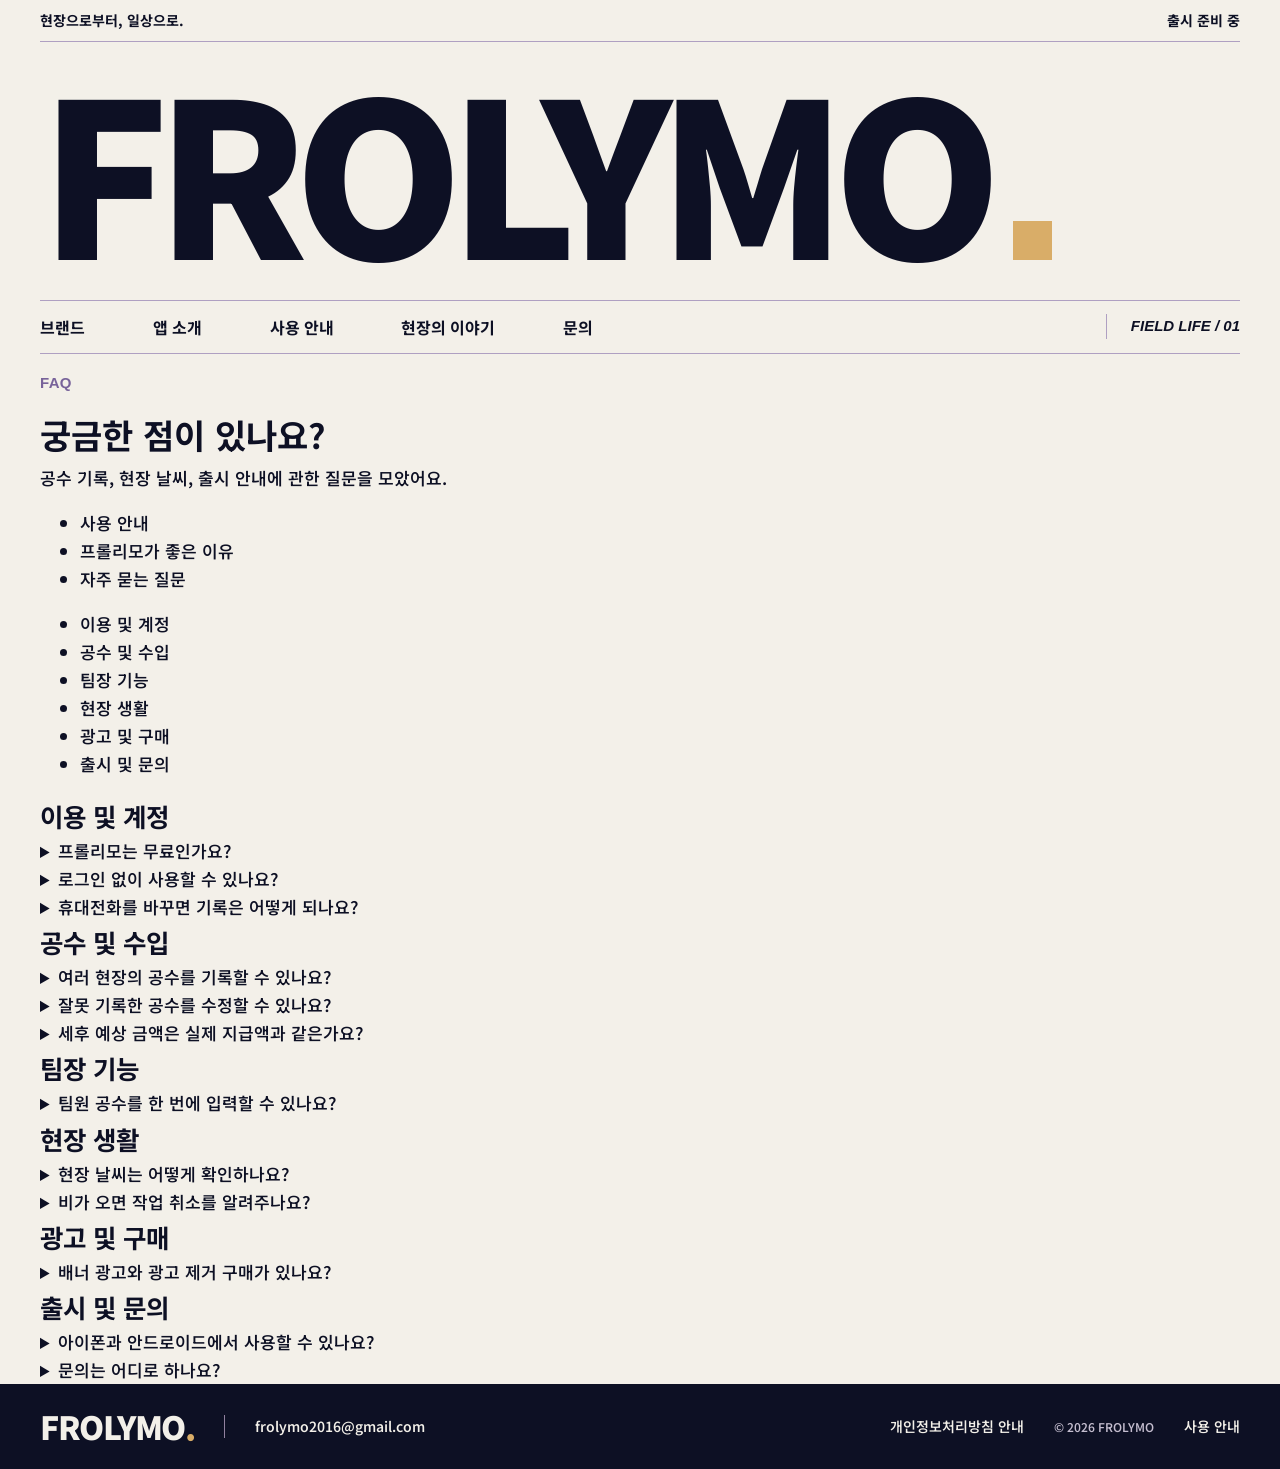
==== faq/index.html @ 44c89b81 "Stage approved frequently asked questions" ====
<!doctype html>
<html lang="ko">
<head>
  <meta charset="utf-8">
  <meta name="viewport" content="width=device-width, initial-scale=1">
  <meta name="theme-color" content="#f3f0e9">
  <title>프롤리모 자주 묻는 질문 | FROLYMO</title>
  <meta name="description" content="공수 기록과 일당 계산, 체험 모드, 광고와 구매, Android·iOS 출시 준비에 대해 자주 묻는 질문을 확인해 보세요.">
  <link rel="canonical" href="https://frolymo.com/faq/">
  <meta property="og:type" content="website">
  <meta property="og:locale" content="ko_KR">
  <meta property="og:site_name" content="FROLYMO">
  <meta property="og:title" content="프롤리모 자주 묻는 질문 | FROLYMO">
  <meta property="og:description" content="공수 기록과 일당 계산, 체험 모드, 광고와 구매, Android·iOS 출시 준비에 대해 자주 묻는 질문을 확인해 보세요.">
  <meta property="og:url" content="https://frolymo.com/faq/">
  <meta property="og:image" content="https://frolymo.com/assets/brand/social-preview.png">
  <meta property="og:image:width" content="1200">
  <meta property="og:image:height" content="630">
  <meta property="og:image:alt" content="프롤리모 현장라이프 브랜드 공유 이미지">
  <meta name="twitter:card" content="summary_large_image">
  <link rel="icon" href="../assets/brand/favicon.svg" type="image/svg+xml">
  <link rel="preload" href="../assets/fonts/NotoSansKR-Variable.woff2" as="font" type="font/woff2" crossorigin>
  <link rel="stylesheet" href="../css/styles.css?v=20261111-noto">
  <link rel="stylesheet" href="../css/editorial.css?v=20261121-editorial-1">
  <link rel="stylesheet" href="../css/guide.css">
  <link rel="stylesheet" href="../css/info.css">
  <script src="../js/config.js" defer></script>
  <script src="../js/main.js" defer></script>
</head>
<body class="editorial-page guide-page">
  <a class="skip-link" href="#main">본문으로 바로가기</a>
  <header class="mag-header mag-shell">
    <div class="mag-utility"><p>현장으로부터, 일상으로.</p><a href="../#launch" data-prelaunch-only>출시 준비 중</a></div>
    <a class="mag-masthead" href="../" aria-label="FROLYMO 프롤리모 현장라이프 홈"><span>FROLYMO</span><i aria-hidden="true"></i></a>
    <div class="mag-nav-row">
      <button class="mag-menu-toggle" data-menu-toggle aria-label="메뉴 열기 및 닫기" aria-controls="primary-navigation" aria-expanded="false" type="button"><span>메뉴</span><i aria-hidden="true"></i></button>
      <nav id="primary-navigation" class="mag-navigation" aria-label="주 메뉴"><a href="../#brand">브랜드</a><a href="../#service">앱 소개</a><a href="../guide/">사용 안내</a><a href="../#field-notes">현장의 이야기</a><a href="../#contact">문의</a></nav>
      <p class="mag-issue" lang="en">FIELD LIFE / 01</p>
    </div>
  </header>
  <main id="main" class="mag-shell">
    <div class="guide-intro">
      <p class="mag-eyebrow" lang="en">FAQ</p>
      <h1>궁금한 점이 있나요?</h1>
      <p>공수 기록, 현장 날씨, 출시 안내에 관한 질문을 모았어요.</p>
    </div>
    <nav class="guide-contents" aria-label="프롤리모 앱 안내">
      <ul>
        <li><a href="../guide/">사용 안내</a></li>
        <li><a href="../features/">프롤리모가 좋은 이유</a></li>
        <li><a href="./" aria-current="page">자주 묻는 질문</a></li>
      </ul>
    </nav>
    <nav class="guide-contents" aria-label="질문 분류">
      <ul>
        <li><a href="#account">이용 및 계정</a></li>
        <li><a href="#records">공수 및 수입</a></li>
        <li><a href="#team">팀장 기능</a></li>
        <li><a href="#field-life">현장 생활</a></li>
        <li><a href="#purchases">광고 및 구매</a></li>
        <li><a href="#release">출시 및 문의</a></li>
      </ul>
    </nav>
    <div class="info-faq">
      <section id="account" class="info-section" aria-labelledby="account-title">
        <h2 id="account-title">이용 및 계정</h2>
        <details>
          <summary>프롤리모는 무료인가요?</summary>
          <p>기본 공수 기록 기능은 무료로 이용할 수 있도록 준비하고 있어요.</p>
        </details>
        <details>
          <summary>로그인 없이 사용할 수 있나요?</summary>
          <p>체험 모드에서 로그인 없이 공수를 기록할 수 있어요. 기록은 현재 기기에 저장돼요. 앱을 삭제하거나 휴대전화를 바꾸면 사라질 수 있어요.</p>
        </details>
        <details>
          <summary>휴대전화를 바꾸면 기록은 어떻게 되나요?</summary>
          <p>체험 모드 기록은 기존 휴대전화에 저장돼요. 로그인 모드의 백업과 이전 방법은 출시 환경에서 확인한 뒤 안내할게요.</p>
        </details>
      </section>
      <section id="records" class="info-section" aria-labelledby="records-title">
        <h2 id="records-title">공수 및 수입</h2>
        <details>
          <summary>여러 현장의 공수를 기록할 수 있나요?</summary>
          <p>공수를 기록할 때 해당 현장을 선택해 주세요. 현장별로 기록을 모아 확인할 수 있어요.</p>
        </details>
        <details>
          <summary>잘못 기록한 공수를 수정할 수 있나요?</summary>
          <p>기록에서 해당 날짜를 고르고 수정할 기록을 열어 주세요.</p>
        </details>
        <details>
          <summary>세후 예상 금액은 실제 지급액과 같은가요?</summary>
          <p>입력하신 공수와 단가, 공제 설정을 반영한 예상 금액이에요. 실제 지급액과 다를 수 있어요.</p>
        </details>
      </section>
      <section id="team" class="info-section" aria-labelledby="team-title">
        <h2 id="team-title">팀장 기능</h2>
        <details>
          <summary>팀원 공수를 한 번에 입력할 수 있나요?</summary>
          <p>팀장님과 반장님을 위한 팀원 공수 일괄 입력과 팀별 월간 정산 기능을 준비하고 있어요.</p>
        </details>
      </section>
      <section id="field-life" class="info-section" aria-labelledby="field-life-title">
        <h2 id="field-life-title">현장 생활</h2>
        <details>
          <summary>현장 날씨는 어떻게 확인하나요?</summary>
          <p>홈의 날씨를 누르면 선택한 지역의 기온과 예보가 보여요. 상세 화면에서 지역을 바꿀 수 있어요.</p>
        </details>
        <details>
          <summary>비가 오면 작업 취소를 알려주나요?</summary>
          <p>날씨 화면에서는 지역의 예보를 확인할 수 있어요. 작업 진행 여부는 팀장님이나 현장 책임자에게 확인해 주세요.</p>
        </details>
      </section>
      <section id="purchases" class="info-section" aria-labelledby="purchases-title">
        <h2 id="purchases-title">광고 및 구매</h2>
        <details>
          <summary>배너 광고와 광고 제거 구매가 있나요?</summary>
          <p>현재 개발 버전에서는 배너 광고와 광고 제거 구매 기능을 꺼 두었어요. 정식 버전의 광고나 구매 정책이 정해지면 안내할게요.</p>
        </details>
      </section>
      <section id="release" class="info-section" aria-labelledby="release-title">
        <h2 id="release-title">출시 및 문의</h2>
        <details>
          <summary>아이폰과 안드로이드에서 사용할 수 있나요?</summary>
          <p>iOS와 Android 모두 준비 중이에요. 각 플랫폼의 출시 일정과 다운로드 링크는 확정 후 <a href="../#launch">홈의 출시 안내</a>에 올릴게요.</p>
        </details>
        <details>
          <summary>문의는 어디로 하나요?</summary>
          <p><a href="mailto:frolymo2016@gmail.com">frolymo2016@gmail.com</a>으로 보내 주세요.</p>
        </details>
      </section>
    </div>
  </main>
  <footer class="mag-footer"><div class="mag-shell mag-footer-inner"><a class="mag-footer-brand" href="../">FROLYMO<span aria-hidden="true">.</span></a><a href="mailto:frolymo2016@gmail.com">frolymo2016@gmail.com</a><a href="../privacy/">개인정보처리방침 안내</a><small>© 2026 FROLYMO</small><a href="../guide/">사용 안내</a></div></footer>
</body>
</html>
---- css/styles.css ----
@font-face{font-family:'Noto Sans KR';src:url('../assets/fonts/NotoSansKR-Variable.woff2') format('woff2');font-style:normal;font-weight:100 900;font-display:swap}
:root{color-scheme:dark;--bg:#101422;--panel:#191e32;--ink:#f4f2f8;--muted:#c0c3d5;--soft:#a0a7bf;--purple:#b8a5f0;--gold:#edba72;--line:rgba(205,204,231,.14);--radius:18px}
*{box-sizing:border-box}html{scroll-behavior:smooth;scroll-padding-top:100px}body{margin:0;background:var(--bg);color:var(--ink);font-family:'Noto Sans KR',-apple-system,BlinkMacSystemFont,'Apple SD Gothic Neo',sans-serif;word-break:keep-all;overflow-wrap:break-word;-webkit-font-smoothing:antialiased}a{color:inherit;text-decoration:none}button{font:inherit}img{display:block;max-width:100%}h1,h2,h3,p,figure{margin:0}a,button{-webkit-tap-highlight-color:transparent}a:focus-visible,button:focus-visible{outline:2px solid var(--gold);outline-offset:6px}::selection{color:#101422;background:#c9b8fc}[hidden]{display:none!important}.shell{width:min(1200px,calc(100% - 96px));margin-inline:auto}.section-anchor{scroll-margin-top:100px}.skip-link{position:fixed;z-index:100;left:20px;top:12px;padding:12px 20px;background:#fff;color:#101422;transform:translateY(-160%)}.skip-link:focus{transform:none}.site-header{position:sticky;z-index:20;top:0;background:rgba(16,20,34,.94);border-bottom:1px solid rgba(205,204,231,.07);backdrop-filter:blur(20px)}.header-inner{height:94px;display:flex;align-items:center;justify-content:space-between;gap:30px}.brand{display:flex;align-items:center;gap:13px;flex-shrink:0}.brand-symbol{width:74px;height:49px;display:grid;place-items:center;background:#fbfaf8;border-radius:7px}.brand-symbol img{width:62px;height:30px}.brand-word{font-family:'Noto Sans KR',-apple-system,BlinkMacSystemFont,'Apple SD Gothic Neo',sans-serif;font-size:23px;font-weight:800;letter-spacing:.065em;line-height:1.1}.brand-caption{display:block;font-family:'Noto Sans KR',-apple-system,BlinkMacSystemFont,'Apple SD Gothic Neo',sans-serif;font-size:15px;font-weight:500;letter-spacing:.03em;color:var(--muted);margin-top:7px}.primary-navigation{display:flex;align-items:center;gap:34px;font-size:15px;font-weight:550}.primary-navigation a{padding:12px 0;color:#c8cada;transition:color .18s}.primary-navigation a:hover{color:white}.primary-navigation a:last-child{margin-left:6px}.primary-navigation a span{color:var(--purple);margin-left:7px}.menu-toggle{display:none}.hero{position:relative;display:grid;grid-template-columns:1.18fr 1fr;column-gap:70px;padding-top:100px;min-height:810px;padding-bottom:100px}.hero:before{content:'';position:absolute;width:900px;height:800px;top:-180px;right:-220px;background:radial-gradient(ellipse,rgba(96,64,135,.21),transparent 65%);pointer-events:none;z-index:-1}.eyebrow,.section-index{font-family:'Noto Sans KR',-apple-system,BlinkMacSystemFont,'Apple SD Gothic Neo',sans-serif;font-size:15px;font-weight:600;letter-spacing:.14em;color:var(--purple)}.eyebrow{display:flex;align-items:center;gap:10px}.status-dot{display:inline-block;width:6px;height:6px;border-radius:50%;background:var(--gold);flex-shrink:0}.hero h1{margin-top:28px;font-size:clamp(46px,4.9vw,68px);line-height:1.27;letter-spacing:-.06em;font-weight:650}.hero h1 span{color:#c6b6f2}.hero-lead{margin-top:28px;font-size:19px;line-height:1.8;letter-spacing:-.025em;font-weight:500;color:#e0deea}.hero-description{margin-top:16px;font-size:15px;line-height:1.9;color:var(--muted);letter-spacing:-.02em}.hero-actions{display:flex;align-items:center;gap:28px;margin-top:34px}.button{display:inline-flex;justify-content:space-between;align-items:center;gap:35px;min-height:52px;padding:15px 22px;border-radius:7px;font-size:15px;font-weight:650;transition:background .2s,transform .2s}.button-primary{color:#161523;background:#e9e3f6}.button-primary:hover{background:white;transform:translateY(-2px)}.quiet-link{display:inline-flex;align-items:center;gap:22px;font-size:15px;color:#d3c9e8;padding:14px 0}.availability{display:flex;align-items:center;gap:10px;font-size:15px;color:var(--soft);margin-top:22px}.small-line{width:19px;height:1px;background:var(--soft)}.hero-visual{position:relative;align-self:center;padding-top:33px;min-width:0}.record-preview{position:relative;width:100%;max-width:380px;margin:auto;padding:25px 28px 14px;background:linear-gradient(136deg,#302e49 0%,#202a40 75%,#1c293a 100%);border:1px solid #56516e;border-radius:23px;box-shadow:0 25px 65px #080d1d80;transform:none}.preview-header{display:flex;justify-content:space-between;align-items:center;gap:12px}.preview-brand{font-family:'Noto Sans KR',-apple-system,BlinkMacSystemFont,'Apple SD Gothic Neo',sans-serif;font-size:15px;letter-spacing:.08em;font-weight:700}.preview-pill{font-size:15px;border:1px solid #a5a1bc55;padding:4px 8px;border-radius:20px;color:#d3cce7}.preview-month{display:flex;align-items:center;justify-content:space-between;font-size:15px;color:#d3cbe4;margin-top:29px}.preview-sun{font-size:24px;color:#edc37e}.preview-total{font-family:'Noto Sans KR',-apple-system,BlinkMacSystemFont,'Apple SD Gothic Neo',sans-serif;font-size:57px;font-weight:700;letter-spacing:-.05em;margin-top:11px}.preview-total>span{font-family:'Noto Sans KR',-apple-system,BlinkMacSystemFont,'Apple SD Gothic Neo',sans-serif;font-size:17px;font-weight:500;color:#d1c7e8;margin-left:4px;letter-spacing:-.04em}.preview-sub{color:#aaaec2;font-size:15px;margin-top:7px}.preview-divider{height:1px;background:#c8c2dc29;margin:23px 0 17px}.preview-income>span{display:block;font-size:15px;color:#c2c4d4}.preview-income small{font-size:15px;opacity:.8;margin-left:4px}.preview-income strong{display:block;color:#efc584;font-size:29px;font-weight:650;letter-spacing:-.04em;margin:8px 0 18px}.preview-income strong span{font-size:21px;margin-left:2px}.preview-record{display:flex;align-items:center;gap:12px;font-size:15px;border-top:1px solid #c8c2dc18;padding:13px 0;color:#c6cada}.preview-record>span:nth-child(2){flex:1;color:#e1e0ec}.preview-record small{font-size:15px;color:#aab2c8;display:block;margin-top:3px}.record-date{font-family:'Noto Sans KR',-apple-system,BlinkMacSystemFont,'Apple SD Gothic Neo',sans-serif;font-size:15px;border:1px solid #a0a5c030;border-radius:6px;padding:8px 6px;color:#aeb9d2}.hero-visual figcaption{position:relative;z-index:1;text-align:center;margin-top:24px;font-size:15px;color:#858da8;line-height:1.7;transform:translateX(12px)}.horizon{position:absolute;inset:-74px -55px 60px;overflow:hidden;pointer-events:none}.horizon-disc{position:absolute;top:0;left:50%;transform:translateX(-50%);width:360px;height:360px;border-radius:50%;border:1px solid #a795cf1c;background:radial-gradient(circle at 50% 92%,#a56c6e24,transparent 65%)}.horizon-disc:before{content:'';position:absolute;inset:27px;border:1px solid #a795cf14;border-radius:50%}.horizon-line{position:absolute;top:300px;left:0;width:100%;height:1px;background:linear-gradient(90deg,transparent,#a79bcf40,transparent)}.horizon-caption{position:absolute;right:15px;top:22px;writing-mode:vertical-rl;font-family:'Noto Sans KR',-apple-system,BlinkMacSystemFont,'Apple SD Gothic Neo',sans-serif;letter-spacing:.22em;font-size:15px;color:#8f86ad}.hero-bottom{position:absolute;left:0;bottom:33px;right:0;display:flex;justify-content:space-between;border-top:1px solid var(--line);padding-top:20px;color:#888da6;font-size:15px;letter-spacing:.08em}.hero-bottom span:first-child{font-family:'Noto Sans KR',-apple-system,BlinkMacSystemFont,'Apple SD Gothic Neo',sans-serif;letter-spacing:.14em}.hero-bottom span:last-child span{margin-left:12px}.brand-section{position:relative;background:linear-gradient(110deg,#18192e,#211b35 63%,#252039);border-block:1px solid #c2b6dd10;padding:92px 0 100px;overflow:hidden}.brand-layout{display:grid;grid-template-columns:200px 1fr;gap:36px;position:relative}.brand-layout>.section-index{padding-top:12px}.brand-statement h2{font-family:'Noto Sans KR',-apple-system,BlinkMacSystemFont,'Apple SD Gothic Neo',sans-serif;font-size:clamp(29px,3.5vw,46px);line-height:1.35;letter-spacing:-.035em;font-weight:500}.brand-statement h2 span{color:var(--purple)}.korean-slogan{font-size:17px;letter-spacing:-.02em;color:#d4cce2;margin-top:18px}.brand-story{display:grid;grid-template-columns:1fr 1.2fr;gap:34px;margin-top:38px;color:#b4aec6;font-size:15px;line-height:2}.brand-square{position:absolute;right:0;top:14px;width:9px;height:9px;background:#ecb264}.service-section{padding-top:100px;padding-bottom:90px}.section-heading{display:grid;grid-template-columns:200px 1fr;gap:36px}.section-heading>.section-index{padding-top:12px}.section-heading h2,.contact-content h2{font-size:34px;letter-spacing:-.045em;line-height:1.5;font-weight:550}.section-heading>div>p{margin-top:18px;font-size:15px;color:var(--muted);line-height:1.8}.service-list{margin-top:54px;border-top:1px solid var(--line)}.service-row{display:grid;grid-template-columns:54px 1fr 240px;align-items:center;gap:26px;padding:36px 0;border-bottom:1px solid var(--line)}.service-number{color:#75688d;font-family:'Noto Sans KR',-apple-system,BlinkMacSystemFont,'Apple SD Gothic Neo',sans-serif;font-size:15px;align-self:start;padding-top:6px}.service-row h3{font-size:23px;font-weight:550;letter-spacing:-.04em}.service-row>div>p{font-size:15px;line-height:1.9;color:var(--muted);margin-top:12px}.feature-art{background:linear-gradient(120deg,#1b2132,#1b2234);border:1px solid #a8a4ce13;border-radius:11px;min-height:121px;padding:17px 21px;position:relative;font-size:15px;color:#a6acc0}.units-art strong{display:block;font-family:'Noto Sans KR',-apple-system,BlinkMacSystemFont,'Apple SD Gothic Neo',sans-serif;font-weight:600;font-size:27px;color:#d6c4ec;margin-top:8px;line-height:1}.units-art small{font-family:'Noto Sans KR',-apple-system,BlinkMacSystemFont,'Apple SD Gothic Neo',sans-serif;font-size:15px;margin-left:6px;font-weight:500}.units-art>div{display:flex;gap:4px;position:absolute;right:18px;bottom:19px}.units-art i{width:14px;height:19px;border-radius:2px;background:#9e765b}.units-art i:nth-child(3n){background:#d1b18b}.units-art i:nth-child(n+5){background:#373b4d}.field-art{padding-block:12px}.field-art>div{display:flex;justify-content:space-between;padding:7px 0;border-bottom:1px solid #ffffff09}.field-art>div:last-child{border:0}.field-art b{font-size:15px;color:#bd9add}.field-art>div:last-child b{font-size:15px;color:var(--gold)}.mini-chart{display:flex;align-items:end;gap:9px;height:39px;margin:12px 0 8px}.mini-chart i{width:15px;background:#8d75ac;border-radius:2px 2px 0 0;height:45%}.mini-chart i:nth-child(2){height:65%;background:#b6a0c7}.mini-chart i:nth-child(3){height:55%}.mini-chart i:nth-child(4){height:82%;background:#ccb7c5}.mini-chart i:nth-child(5){height:70%}.mini-chart i:nth-child(6){height:95%;background:#e2ba87}.mini-chart i:nth-child(7){height:75%;background:#bc99bf}.chart-caption{color:#7f879e;font-size:15px}.service-note{font-size:15px;color:#8d93aa;margin-top:22px;line-height:1.8}.launch-section{border-block:1px solid var(--line);background:linear-gradient(120deg,#211e35,#1c2033);padding:72px 0}.launch-inner{display:grid;grid-template-columns:1fr 370px;align-items:center;gap:70px}.launch-inner h2{font-size:31px;font-weight:550;letter-spacing:-.04em;line-height:1.5;margin-top:20px}.launch-inner>div>p:last-child{color:#bbb7cd;font-size:15px;line-height:1.9;margin-top:16px}.download-area{display:grid;gap:10px}.store-link{min-height:60px;padding:17px 19px;border:1px solid #b4afcf3b;display:flex;align-items:center;justify-content:space-between;gap:12px;border-radius:8px;font-family:'Noto Sans KR',-apple-system,BlinkMacSystemFont,'Apple SD Gothic Neo',sans-serif;font-size:15px;font-weight:550;color:#cbc8d8;background:#12182940}.store-link small{font-family:'Noto Sans KR',-apple-system,BlinkMacSystemFont,'Apple SD Gothic Neo',sans-serif;font-size:15px;font-weight:500;color:#aaa5bd}.store-link.is-available{color:#f1e9fc;background:#343047;font-size:15px}.store-link.is-available:hover{border-color:var(--purple)}.download-area>p{font-size:15px!important;color:#9d99b2!important;margin-top:3px!important;line-height:1.6!important}.contact-section{padding-top:93px;padding-bottom:90px}.contact-content{display:grid;grid-template-columns:1fr 370px;gap:70px;margin-top:27px}.contact-content h2{font-size:32px}.contact-detail>p{font-size:15px;color:var(--muted);line-height:1.9}.contact-status{display:inline-flex;align-items:center;gap:9px;font-size:15px;color:#d1c2e7;margin-top:21px}.text-link{display:inline-block;max-width:100%;font-size:18px;border-bottom:1px solid #beacd477;padding:14px 0;color:#d2bef4;overflow-wrap:anywhere;word-break:normal}.contact-detail .contact-footnote{font-size:15px;color:#8189a0;margin-top:15px;line-height:1.8}.site-footer{border-top:1px solid var(--line);padding:32px 0}.footer-inner{display:flex;justify-content:space-between;align-items:center;gap:32px}.footer-brand{font-family:'Noto Sans KR',-apple-system,BlinkMacSystemFont,'Apple SD Gothic Neo',sans-serif;font-size:18px;letter-spacing:.08em;font-weight:700}.footer-brand span{display:block;font-size:15px;letter-spacing:.025em;font-weight:600;color:#8d94aa;margin-top:10px}.footer-meta{display:flex;gap:28px;font-size:15px;color:#9b9fb2}.footer-meta a:hover{color:white}.mobile-only{display:none}
/* Policy and error pages share the same restrained brand system. */
.document-shell{width:min(820px,calc(100% - 48px));margin:70px auto 100px}.document-back{font-size:15px;color:var(--purple)}.document-shell>.eyebrow{margin-top:46px}.document-shell h1{font-size:38px;font-weight:600;letter-spacing:-.05em;line-height:1.4;margin-top:20px}.document-intro{font-size:16px;line-height:1.9;color:#c7c4d6;margin-top:20px}.document-notice{padding:24px;margin-top:30px;border:1px solid #b4a0d84d;border-radius:12px;background:#242035;color:#d5c7e7;line-height:1.9;font-size:15px}.document-section{margin-top:38px;border-top:1px solid var(--line);padding-top:28px}.document-section h2{font-size:20px;font-weight:550;line-height:1.6;letter-spacing:-.025em}.document-section p,.document-section li{font-size:15px;line-height:1.95;color:#b5b8c9;margin-top:14px}.document-section a{color:var(--purple);text-decoration:underline;text-underline-offset:4px}.document-section ul{padding-left:20px}.document-section li+li{margin-top:4px}.document-updated{font-size:15px;color:#8d94aa;margin-top:28px}
@media(min-width:1500px){.hero{min-height:850px;padding-top:120px}}
@media(max-width:1050px){.shell{width:calc(100% - 64px)}.hero{column-gap:35px;padding-top:85px;min-height:780px}.hero h1{font-size:53px}.record-preview{padding:23px 23px 12px}.primary-navigation{gap:24px}.brand-layout,.section-heading{grid-template-columns:140px 1fr;gap:24px}.brand-story{gap:22px}.launch-inner,.contact-content{grid-template-columns:1fr 320px;gap:35px}.service-row{grid-template-columns:35px 1fr 210px;gap:18px}.hero-visual figcaption{transform:none}}
@media(max-width:760px){html{scroll-padding-top:85px}.section-anchor{scroll-margin-top:85px}.shell{width:calc(100% - 44px)}.header-inner{height:78px}.brand-symbol{width:58px;height:41px}.brand-symbol img{width:49px;height:auto}.brand-word{font-size:20px}.brand-caption{font-size:15px;margin-top:5px}.menu-toggle{display:flex;flex-direction:column;justify-content:center;align-items:center;gap:6px;min-width:44px;min-height:44px;background:transparent;border:1px solid #b3afd533;border-radius:6px;padding:9px;color:white}.menu-toggle span{width:17px;height:1px;background:#e7e1f5;transition:transform .2s}.menu-toggle[aria-expanded=true] span:first-child{transform:translateY(3.5px) rotate(45deg)}.menu-toggle[aria-expanded=true] span:last-child{transform:translateY(-3.5px) rotate(-45deg)}.primary-navigation{display:none;position:absolute;top:77px;left:0;right:0;padding:16px 24px 20px;background:#171c2d;border-bottom:1px solid #b5a1d933;box-shadow:0 20px 30px #090d1c44}.primary-navigation[data-open=true]{display:grid;gap:0}.primary-navigation a{padding:15px 4px}.primary-navigation a:last-child{margin-left:0}.hero{grid-template-columns:1fr;padding-top:58px;padding-bottom:77px;gap:22px;overflow:clip;min-height:0}.hero:before{width:650px;right:-300px;top:200px;height:900px}.hero h1{font-size:clamp(40px,8.3vw,59px);margin-top:24px;letter-spacing:-.06em}.hero-lead{font-size:17px;margin-top:23px}.hero-description{font-size:15px;margin-top:14px}.hero-actions{margin-top:28px;gap:27px}.button{font-size:15px;padding:15px 19px;gap:24px;min-height:50px}.quiet-link{font-size:15px;gap:15px}.availability{margin-top:18px;font-size:15px}.hero-visual{padding:58px 15px 0;margin-top:18px;max-width:450px;width:100%;justify-self:center}.record-preview{max-width:335px;transform:none;padding:22px 25px 11px}.preview-month{margin-top:22px}.preview-total{font-size:52px}.preview-income strong{font-size:28px}.preview-divider{margin-top:20px}.preview-record{padding:11px 0}.horizon{inset:-10px -10px 35px}.horizon-disc{width:315px;height:315px}.horizon-caption{top:12px;right:1px;font-size:15px}.hero-visual figcaption{font-size:15px;margin-top:22px}.hero-bottom{font-size:15px;bottom:20px;padding-top:16px}.hero-bottom span:first-child{font-size:15px;letter-spacing:.05em}.hero-bottom span:last-child{font-size:15px}.brand-section{padding:57px 0 60px}.brand-layout,.section-heading{grid-template-columns:1fr;gap:24px}.brand-layout>.section-index,.section-heading>.section-index{padding-top:0}.section-index,.eyebrow{font-size:15px}.brand-statement h2{font-size:clamp(25px,5.8vw,37px)}.korean-slogan{font-size:15px;line-height:1.8;margin-top:15px}.brand-story{grid-template-columns:1fr;gap:18px;margin-top:26px;font-size:15px;line-height:1.95}.brand-square{top:3px;width:7px;height:7px}.service-section{padding-top:61px;padding-bottom:57px}.section-heading h2{font-size:28px}.section-heading>div>p{font-size:15px;margin-top:17px}.service-list{margin-top:34px}.service-row{grid-template-columns:24px 1fr;gap:13px;padding:28px 0}.service-number{font-size:15px;padding-top:5px}.service-row h3{font-size:20px}.service-row>div>p{font-size:15px;margin-top:10px;line-height:1.9}.feature-art{grid-column:2;max-width:none;min-height:110px;margin-top:7px}.units-art>div{right:23px;bottom:25px}.units-art strong{font-size:30px}.field-art{display:flex;flex-direction:column;justify-content:center}.income-art{display:grid;grid-template-columns:1fr 1fr;align-items:center;gap:4px 12px}.income-art .mini-chart{grid-row:1/3;grid-column:2;height:53px;margin:0;gap:10px}.income-art .chart-caption{align-self:start}.service-note{font-size:15px;line-height:1.9}.launch-section{padding:53px 0}.launch-inner,.contact-content{grid-template-columns:1fr;gap:29px}.launch-inner h2{font-size:27px;margin-top:19px;line-height:1.5}.launch-inner>div>p:last-child{font-size:15px}.download-area{gap:9px}.store-link{min-height:57px;font-size:15px}.download-area>p{font-size:15px!important}.contact-section{padding-top:56px;padding-bottom:58px}.contact-content{margin-top:23px}.contact-content h2{font-size:27px}.contact-status{margin-top:17px}.contact-detail .contact-footnote{max-width:310px}.footer-inner{align-items:start;gap:24px;flex-direction:column}.site-footer{padding:29px 0}.footer-brand{font-size:17px}.footer-brand span{font-size:15px}.footer-meta{justify-content:space-between;width:100%;font-size:15px;gap:16px}.document-shell{margin-top:39px}.document-shell h1{font-size:30px}.document-intro{font-size:15px}.document-notice{padding:19px;font-size:15px}.document-section h2{font-size:18px}.document-section p,.document-section li{font-size:15px}.mobile-only{display:block}}
.hero{overflow:clip}
@media(prefers-reduced-motion:reduce){html{scroll-behavior:auto}*,*:before,*:after{animation:none!important;transition:none!important}}


/* Noto Sans KR: readable, consistent typography on desktop and mobile. */
body{font-size:17px;font-weight:500;line-height:1.75}
.brand-word,.footer-brand{font-weight:800}
.brand-caption{font-size:15px;font-weight:500;letter-spacing:0}
.primary-navigation{font-size:16px;font-weight:600}
.hero h1{font-weight:750;letter-spacing:-.035em}
.hero-description,.brand-story,.section-heading>div>p,.service-row>div>p,.launch-inner>div>p:last-child,.contact-detail>p{font-size:17px;font-weight:500;line-height:1.85}
.hero-lead{font-size:20px;font-weight:500}
.brand-statement h2{font-weight:600;letter-spacing:-.025em}
.section-heading h2,.contact-content h2,.launch-inner h2,.service-row h3,.document-section h2{font-weight:700}
.record-preview{transform:none;max-width:410px;padding:28px 28px 18px}
.preview-month{font-size:18px;font-weight:650;color:#f2eefb;line-height:1.6}
.preview-sub{font-size:16px;font-weight:500;color:#e4e7f2;line-height:1.7}
.preview-income>span{font-size:18px;font-weight:650;color:#f2f1f8}
.preview-income small{font-size:16px;font-weight:500;opacity:1;color:#e0e3f0}
.preview-record{font-size:16px;font-weight:500;color:#eef0f8;gap:10px;line-height:1.6}
.preview-record small{font-size:15px;font-weight:500;color:#d8dff1}
.record-date{font-size:15px;color:#e1e7f5}
.preview-pill{font-size:15px;font-weight:500;color:#eee9f8}
.hero-visual figcaption,.service-note,.contact-detail .contact-footnote,.document-updated{font-size:15px;color:#bac2d9;font-weight:500;line-height:1.8}
.feature-art{font-size:15px;color:#c0c7da}
.chart-caption,.service-number,.footer-meta,.footer-brand span,.hero-bottom{color:#b3bdd4}
.document-intro,.document-notice,.document-section p,.document-section li{font-size:17px;line-height:1.9}
@media(max-width:1050px) and (min-width:761px){.hero{column-gap:28px}.record-preview{padding:24px 22px 16px}.primary-navigation{gap:20px}}
@media(max-width:760px){body{font-size:16px}.header-inner{gap:12px}.brand{gap:10px}.brand-caption{font-size:14px}.hero-lead{font-size:18px}.hero-description,.brand-story,.section-heading>div>p,.service-row>div>p,.launch-inner>div>p:last-child,.contact-detail>p{font-size:16px}.record-preview{max-width:100%;padding:23px 20px 16px}.preview-month,.preview-income>span{font-size:17px}.preview-record{font-size:15px;gap:8px}.preview-record small,.record-date{font-size:14px}.record-date{padding:7px 5px}.hero-actions{gap:16px;flex-wrap:wrap}.hero-actions .button{white-space:nowrap;padding-inline:18px;min-height:50px;font-size:15px;gap:14px}.hero-actions .quiet-link{white-space:nowrap}.document-intro,.document-notice,.document-section p,.document-section li{font-size:16px}}

@media(max-width:760px){.service-row{grid-template-columns:24px minmax(0,1fr)}.service-row>div{min-width:0}.income-art{grid-template-columns:minmax(0,1fr) minmax(0,1fr)}}
---- css/editorial.css ----
/* Approved editorial direction. Homepage-only rules; document pages keep styles.css. */
.editorial-page{--paper:#f3f0e9;--navy:#0d1024;--violet:#8c77b4;--warm-gold:#d9ad68;--rule:#afa0c2;background:var(--paper);color:var(--navy);color-scheme:light;font-weight:550;line-height:1.65}
.editorial-page .mag-shell{width:min(1440px,calc(100% - 80px));margin-inline:auto}
.editorial-page :focus-visible{outline:3px solid #725197;outline-offset:5px}
.mag-utility{display:flex;align-items:center;justify-content:space-between;gap:20px;border-bottom:1px solid var(--rule);min-height:42px;font-size:14px;font-weight:700}
.mag-utility a{padding-block:9px}
.mag-masthead{display:flex;align-items:baseline;gap:2.1%;font-size:clamp(80px,16.8vw,265px);font-weight:950;letter-spacing:-.065em;line-height:1.16;padding-bottom:8px;min-width:0}
.mag-masthead>span{display:block;min-width:0;overflow-wrap:anywhere}
.mag-masthead>i{display:block;flex:none;width:.18em;height:.18em;background:var(--warm-gold)}
.mag-nav-row{position:relative;display:flex;align-items:center;justify-content:space-between;gap:24px;min-height:54px;border-block:1px solid var(--rule);margin-bottom:18px}
.mag-navigation{display:flex;align-items:center;gap:clamp(28px,5.3vw,88px);font-size:16px;font-weight:700}
.mag-navigation a{padding-block:13px}
.mag-navigation a:hover,.mag-utility a:hover{color:#755695}
.mag-issue{font-family:Arial,sans-serif;font-size:15px;font-style:italic;font-weight:700;border-left:1px solid var(--rule);padding-left:24px;white-space:nowrap}
.mag-menu-toggle{display:none}
.mag-hero{display:grid;grid-template-columns:38% 62%;background:var(--navy);color:var(--paper)}
.mag-hero-copy{padding:clamp(30px,3.4vw,56px);display:flex;flex-direction:column;align-items:flex-start;justify-content:center;min-width:0}
.mag-hero-english{display:block;font:400 clamp(72px,7.7vw,120px)/.89 Georgia,'Times New Roman',serif;letter-spacing:-.065em}
.mag-hero-korean{display:block;font-size:clamp(21px,2vw,30px);font-weight:750;letter-spacing:-.05em;line-height:1.4;margin-top:35px}
.mag-gold-rule{display:none}
.mag-hero-english:after{content:'';display:block;width:34px;height:5px;background:var(--warm-gold);margin-top:25px}
.mag-hero-description{font-size:clamp(17px,1.55vw,21px);font-weight:550;line-height:1.8;margin-top:16px;color:#efedf4}
.mag-button{display:inline-flex;align-items:center;justify-content:space-between;gap:28px;border:1px solid var(--warm-gold);padding:13px 21px;min-height:52px;color:#e6c084;font-size:17px;font-weight:700;margin-top:28px;transition:background .18s,color .18s}
.mag-button:hover{background:#e6c084;color:var(--navy)}
.mag-hero-photo{position:relative;min-width:0;min-height:640px;overflow:hidden}
.mag-hero-photo:after{content:'';position:absolute;inset:65% 0 0;background:linear-gradient(transparent,#0d10247a);pointer-events:none}
.mag-hero-photo>img{width:100%;height:100%;object-fit:cover;object-position:50% 45%;position:absolute;inset:0}
.mag-hero-photo figcaption{position:absolute;z-index:1;bottom:25px;right:27px;left:27px;text-align:right;color:#fff;font:italic 19px/1.5 Georgia,'Times New Roman',serif;text-shadow:0 1px 6px #0d1024}
.mag-app-spread{display:grid;grid-template-columns:minmax(0,1.25fr) minmax(0,.8fr);gap:clamp(50px,7vw,110px);padding-top:62px;padding-bottom:55px}
.mag-app-story{min-width:0}
.mag-eyebrow{font-family:Arial,sans-serif;font-size:15px;font-weight:750;line-height:1.5;color:#78639a;letter-spacing:.02em;margin-bottom:13px}
.mag-brand-intro{padding-bottom:35px;border-bottom:1px solid var(--rule)}
.mag-brand-intro h2{font-size:clamp(27px,3vw,43px);font-weight:800;letter-spacing:-.055em;line-height:1.35}
.mag-slogan{font:italic clamp(17px,1.6vw,23px)/1.6 Georgia,'Times New Roman',serif;margin-top:10px}
.mag-brand-description{font-size:17px;font-weight:550;line-height:1.85;margin-top:18px;color:#444353}
.mag-service-intro{padding-top:29px}
.mag-editorial-heading{font:400 clamp(60px,6.6vw,99px)/.88 Georgia,'Times New Roman',serif;letter-spacing:-.07em}
.mag-section-subtitle{font-size:clamp(19px,2vw,26px);font-weight:750;letter-spacing:-.035em;line-height:1.55;margin-top:19px}
.mag-development-label{display:inline-block;margin-top:21px;padding:3px 10px;font-size:14px;font-weight:700;background:#e2d8ee;color:#362945;border-radius:2px}
.mag-features{margin-top:18px}
.mag-feature{display:grid;grid-template-columns:40px minmax(0,1.35fr) minmax(0,1fr);gap:16px;align-items:center;min-height:94px;padding:16px 0;border-bottom:1px solid var(--rule)}
.mag-feature:last-child{border-bottom:0}
.mag-feature-number{font:italic 37px/1 Georgia,'Times New Roman',serif;color:#8b72ae;white-space:nowrap;letter-spacing:-.06em}
.mag-feature-title{min-width:0}
.mag-feature-title h3{font-size:25px;font-weight:800;letter-spacing:-.045em;line-height:1.35}
.mag-feature-title>p{font-size:14px;line-height:1.7;font-weight:550;color:#5b5368;margin-top:5px}
.mag-feature-tagline{font-size:16px;font-weight:650;line-height:1.65;border-left:1px solid var(--rule);padding-left:20px}
.mag-tablet-break{display:none}
.mag-app-preview{align-self:center;justify-self:center;width:min(100%,365px);min-width:0}
.mag-phone-frame{background:#11151b;border:3px solid #63656b;border-radius:39px;padding:8px;box-shadow:0 3px 0 #bab9b4,0 18px 35px #1b142a23}
.mag-phone-frame img{width:100%;height:auto;border-radius:27px;aspect-ratio:1080/2640;object-fit:contain;color:#f3f0e9}
.mag-app-preview figcaption{font-size:14px;font-weight:550;color:#5b5368;text-align:center;line-height:1.8;margin-top:18px}
.mag-field-notes{padding-top:34px;padding-bottom:43px;border-top:1px solid var(--rule)}
.mag-notes-heading{display:flex;align-items:end;justify-content:space-between;gap:30px;margin-bottom:26px}
.mag-notes-heading h2{font-size:clamp(52px,6vw,85px);line-height:.95;min-width:0}
.mag-notes-heading>p{font-size:16px;line-height:1.75;color:#4a4355;text-align:right}
.mag-notes-grid{display:grid;grid-template-columns:1fr 1.2fr;gap:24px}
.mag-notes-grid figure{min-width:0}
.mag-notes-grid img{width:100%;height:295px;object-fit:cover}
.mag-notes-grid figcaption{display:flex;align-items:baseline;justify-content:space-between;gap:15px;margin-top:12px;font-size:21px;font-weight:750;letter-spacing:-.035em}
.mag-note-category{font:600 12px/1.5 Arial,sans-serif;letter-spacing:.08em;color:#70647f}
.mag-image-note{font-size:13px;font-weight:500;color:#655d70;margin-top:17px}
.mag-launch{background:var(--navy);color:var(--paper);padding:42px 0}
.mag-launch-inner{display:grid;grid-template-columns:1fr .72fr;gap:60px;align-items:center}
.mag-launch .mag-eyebrow{color:#c5b0e3;margin-bottom:13px}
.mag-launch h2{font-size:clamp(23px,2.8vw,34px);font-weight:750;letter-spacing:-.045em;line-height:1.5}
.mag-launch h2+p{font-size:16px;font-weight:500;color:#d8d5e2;line-height:1.85;margin-top:13px}
.mag-download-area{display:grid;gap:10px}
.mag-download-area .store-link{border:1px solid #b7a0d35c;background:transparent;color:#f5f0e8;display:flex;align-items:center;justify-content:space-between;gap:20px;border-radius:0;min-height:60px;padding:14px 22px;font-size:19px;font-weight:650}
.mag-download-area .store-link small{font-size:14px;font-weight:550;color:#d4c8e5}
.mag-download-area .store-link.is-available:hover{background:#27233c}
.mag-contact{display:flex;justify-content:space-between;align-items:end;gap:40px;padding-block:47px}
.mag-contact h2{font-size:clamp(24px,2.7vw,35px);font-weight:750;letter-spacing:-.045em;line-height:1.5}
.mag-contact-detail p{font-size:15px;color:#5b5368;margin-bottom:11px}
.editorial-page .mag-contact-detail .text-link{font-size:clamp(17px,2vw,24px);font-weight:650;color:var(--navy);border-bottom:1px solid #8c77b4;padding-bottom:5px;overflow-wrap:anywhere}
.mag-footer{background:var(--navy);color:var(--paper);padding-block:25px}
.mag-footer-inner{display:flex;align-items:center;gap:30px;font-size:14px;font-weight:550}
.mag-footer-brand{font-size:32px;font-weight:900;letter-spacing:-.045em;line-height:1.1}
.mag-footer-brand span{color:var(--warm-gold)}
.mag-footer-inner>a:nth-child(2){border-left:1px solid #91819f;padding-left:30px}
.mag-footer-inner>a:nth-child(3){margin-left:auto}
.mag-footer-inner small{font-size:12px;color:#c4bdcf}
@media(min-width:1600px){.mag-masthead{font-size:275px}}
@media(max-width:1100px) and (min-width:761px){.editorial-page .mag-shell{width:calc(100% - 48px)}.mag-masthead{font-size:17vw}.mag-hero{grid-template-columns:42% 58%}.mag-hero-copy{padding:30px}.mag-hero-photo{min-height:570px}.mag-hero-english{font-size:8.5vw}.mag-hero-korean{font-size:23px}.mag-hero-photo figcaption{font-size:15px}.mag-app-spread{gap:38px;grid-template-columns:minmax(0,1.2fr) minmax(0,.8fr)}.mag-feature{grid-template-columns:29px minmax(0,1fr);gap:14px}.mag-feature-number{grid-row:1/3;font-size:31px}.mag-feature-tagline{grid-column:2;border:0;padding:0;font-size:15px;margin-top:-8px}.mag-feature-title>p{font-size:14px}.mag-notes-grid img{height:235px}.mag-notes-grid figcaption{font-size:17px}.mag-note-category{display:none}.mag-notes-heading>p{font-size:14px}.mag-launch-inner{gap:30px}.mag-footer-inner{gap:20px}.mag-footer-inner>a:nth-child(2){padding-left:20px}}
@media(max-width:760px){
 .editorial-page .mag-shell{width:calc(100% - 36px)}
 .mag-utility{min-height:39px;font-size:12px;gap:10px}
 .mag-masthead{font-size:16.5vw;letter-spacing:-.065em;gap:2.2%;padding-block:6px 10px;line-height:1.16}
 .mag-nav-row{min-height:48px;margin-bottom:13px;gap:15px}
 .mag-menu-toggle{display:inline-flex;align-items:center;gap:14px;border:0;background:none;padding:12px 0;font-size:15px;font-weight:750;color:var(--navy);cursor:pointer;min-height:47px}
 .mag-menu-toggle i{position:relative;display:block;width:18px;height:8px;border-block:1.5px solid var(--navy)}
 .mag-menu-toggle[aria-expanded=true] i{height:2px;border-top:0;transform:rotate(-45deg)}
 .mag-menu-toggle[aria-expanded=true] i:after{position:absolute;content:'';width:18px;height:1.5px;background:var(--navy);transform:rotate(90deg)}
 .mag-navigation{display:none;position:absolute;z-index:30;left:0;right:0;top:100%;background:var(--paper);border-bottom:1px solid var(--rule);padding:7px 18px 13px;box-shadow:0 14px 18px #0d10241a}
 .mag-navigation[data-open=true]{display:grid;gap:0}
 .mag-navigation a{display:block;padding:14px 0;font-size:16px}
 .mag-issue{font-size:12px;padding-left:15px}
 .mag-hero{grid-template-columns:1fr}
 .mag-hero-copy{padding:33px 27px 35px;position:relative}
 .mag-hero-english{font-size:clamp(66px,17vw,106px);line-height:.88;letter-spacing:-.06em}
 .mag-gold-rule{width:25px;height:4px;margin-bottom:18px}
 .mag-hero-korean{font-size:23px;line-height:1.5;margin-top:24px;letter-spacing:-.045em}
 .mag-hero-description{font-size:17px;line-height:1.8;margin-top:11px}
 .mag-button{font-size:16px;min-height:50px;padding:12px 18px;margin-top:22px;gap:25px}
 .mag-hero-photo{min-height:0;aspect-ratio:1.1/1}
 .mag-hero-photo>img{object-position:50% 40%}
 .mag-hero-photo figcaption{bottom:17px;left:18px;right:18px;font-size:13px;line-height:1.5}
 .mag-app-spread{grid-template-columns:1fr;gap:30px;padding-top:38px;padding-bottom:36px}
 .mag-eyebrow{font-size:13px;margin-bottom:11px}
 .mag-brand-intro{padding-bottom:25px}
 .mag-brand-intro h2{font-size:clamp(25px,6.8vw,37px);line-height:1.4}
 .mag-slogan{font-size:17px;line-height:1.7;margin-top:11px}
 .mag-brand-description{font-size:16px;line-height:1.85;margin-top:16px}
 .mag-service-intro{padding-top:25px}
 .mag-editorial-heading{font-size:clamp(60px,16.2vw,92px);line-height:.9;letter-spacing:-.065em}
 .mag-section-subtitle{font-size:20px;margin-top:17px}
 .mag-development-label{font-size:13px;margin-top:17px}
 .mag-features{margin-top:14px}
 .mag-feature{grid-template-columns:29px minmax(0,1fr);gap:8px 14px;min-height:110px;padding:17px 0}
 .mag-feature-number{grid-row:1/3;font-size:32px}
 .mag-feature-title h3{font-size:23px}
 .mag-feature-title>p{font-size:14px;line-height:1.65;margin-top:4px}
 .mag-feature-tagline{grid-column:2;font-size:16px;border:0;padding:0;margin-top:-1px}
 .mag-app-preview{width:min(86%,330px);margin-top:0}
 .mag-phone-frame{border-radius:34px;padding:6px}
 .mag-phone-frame img{border-radius:24px}
 .mag-app-preview figcaption{font-size:13px;line-height:1.8;margin-top:16px}
 .mag-field-notes{padding-block:27px 32px}
 .mag-notes-heading{display:block;margin-bottom:23px}
 .mag-notes-heading h2{font-size:clamp(39px,10.5vw,69px)}
 .mag-notes-heading>p{font-size:15px;text-align:left;margin-top:18px;line-height:1.8}
 .mag-notes-grid{grid-template-columns:1fr;gap:25px}
 .mag-notes-grid img{height:auto;aspect-ratio:1.6/1}
 .mag-notes-grid figcaption{font-size:19px;gap:10px}
 .mag-note-category{font-size:11px;white-space:nowrap}
 .mag-image-note{font-size:12px;margin-top:21px}
 .mag-launch{padding-block:34px}
 .mag-launch-inner{grid-template-columns:1fr;gap:25px}
 .mag-launch h2{font-size:25px;line-height:1.5}
 .mag-launch h2+p{font-size:15px;line-height:1.85}
 .mag-download-area .store-link{min-height:58px;padding:13px 17px;font-size:18px}
 .mag-download-area .store-link small{font-size:13px}
 .mag-contact{display:block;padding-block:34px}
 .mag-contact h2{font-size:27px}
 .mag-contact-detail{margin-top:24px}
 .mag-contact-detail p{font-size:14px}
 .editorial-page .mag-contact-detail .text-link{font-size:20px}
 .mag-footer{padding-block:25px}
 .mag-footer-inner{display:grid;grid-template-columns:1fr 1fr;gap:18px 12px;font-size:13px}
 .mag-footer-brand{grid-column:1/-1;font-size:32px}
 .mag-footer-inner>a:nth-child(2){grid-column:1/-1;border:0;padding:0;font-size:14px}
 .mag-footer-inner>a:nth-child(3){margin:0;font-size:12px}
 .mag-footer-inner small{text-align:right;font-size:11px}
}
@media(max-width:360px){.mag-hero-copy{padding-inline:23px}.mag-hero-korean{font-size:21px}.mag-hero-english{font-size:18vw}.mag-brand-description br{display:none}.mag-note-category{display:none}.mag-contact-detail p{font-size:13px}}
@media(prefers-reduced-motion:reduce){.mag-button{transition:none}}
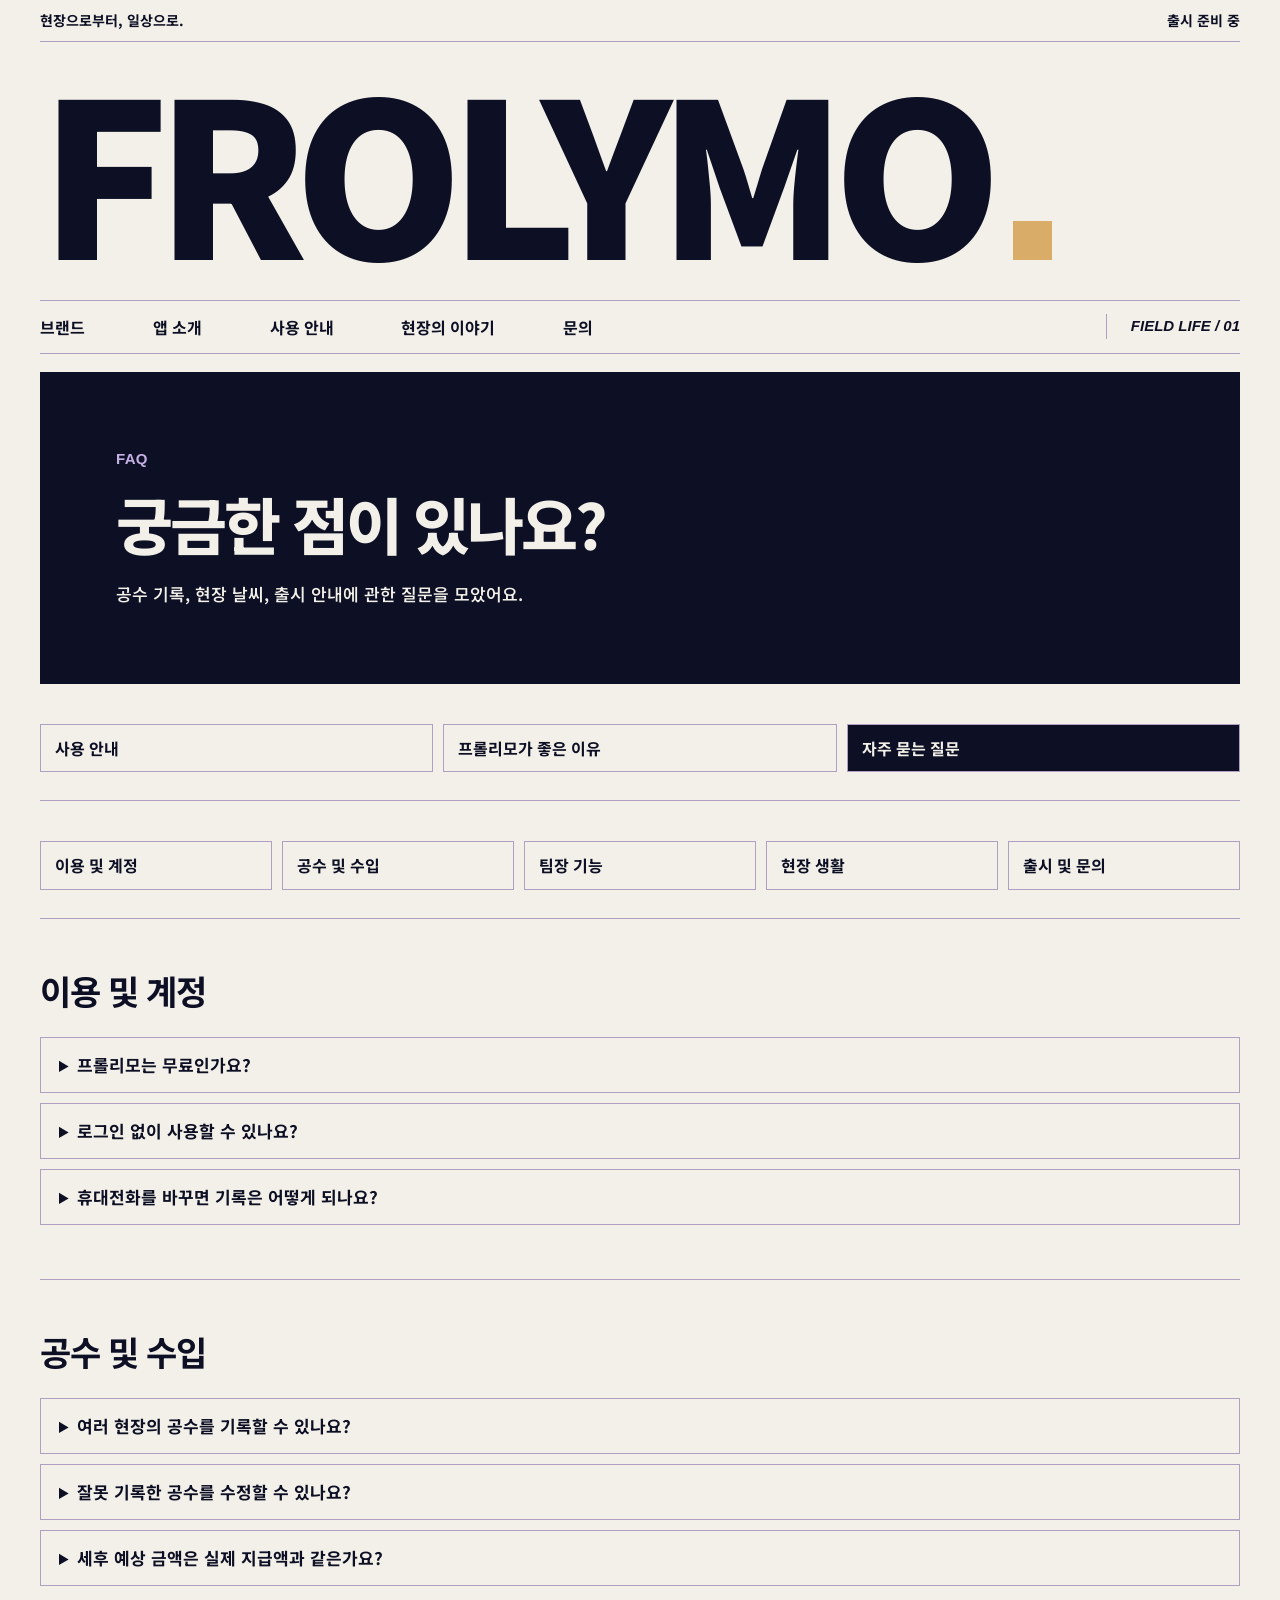
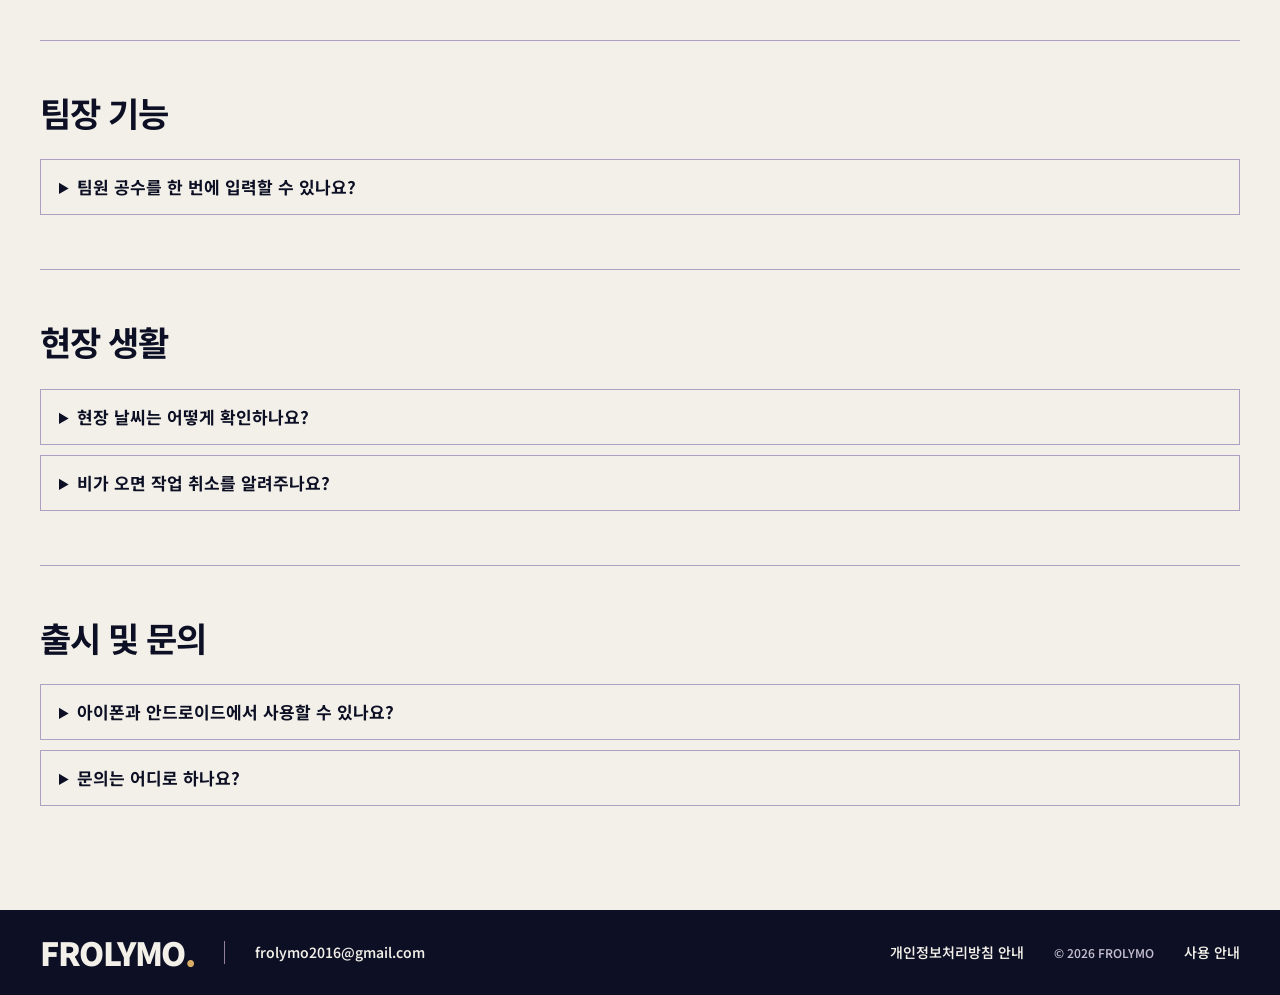
==== commit 7e8cb7f4: "Remove advertising information from FAQ" ====
--- a/faq/index.html
+++ b/faq/index.html
@@ -5,13 +5,13 @@
   <meta name="viewport" content="width=device-width, initial-scale=1">
   <meta name="theme-color" content="#f3f0e9">
   <title>프롤리모 자주 묻는 질문 | FROLYMO</title>
-  <meta name="description" content="공수 기록과 일당 계산, 체험 모드, 광고와 구매, Android·iOS 출시 준비에 대해 자주 묻는 질문을 확인해 보세요.">
+  <meta name="description" content="공수 기록과 일당 계산, 체험 모드, Android·iOS 출시 준비에 대해 자주 묻는 질문을 확인해 보세요.">
   <link rel="canonical" href="https://frolymo.com/faq/">
   <meta property="og:type" content="website">
   <meta property="og:locale" content="ko_KR">
   <meta property="og:site_name" content="FROLYMO">
   <meta property="og:title" content="프롤리모 자주 묻는 질문 | FROLYMO">
-  <meta property="og:description" content="공수 기록과 일당 계산, 체험 모드, 광고와 구매, Android·iOS 출시 준비에 대해 자주 묻는 질문을 확인해 보세요.">
+  <meta property="og:description" content="공수 기록과 일당 계산, 체험 모드, Android·iOS 출시 준비에 대해 자주 묻는 질문을 확인해 보세요.">
   <meta property="og:url" content="https://frolymo.com/faq/">
   <meta property="og:image" content="https://frolymo.com/assets/brand/social-preview.png">
   <meta property="og:image:width" content="1200">
@@ -57,7 +57,6 @@
         <li><a href="#records">공수 및 수입</a></li>
         <li><a href="#team">팀장 기능</a></li>
         <li><a href="#field-life">현장 생활</a></li>
-        <li><a href="#purchases">광고 및 구매</a></li>
         <li><a href="#release">출시 및 문의</a></li>
       </ul>
     </nav>
@@ -110,13 +109,6 @@
           <p>날씨 화면에서는 지역의 예보를 확인할 수 있어요. 작업 진행 여부는 팀장님이나 현장 책임자에게 확인해 주세요.</p>
         </details>
       </section>
-      <section id="purchases" class="info-section" aria-labelledby="purchases-title">
-        <h2 id="purchases-title">광고 및 구매</h2>
-        <details>
-          <summary>배너 광고와 광고 제거 구매가 있나요?</summary>
-          <p>현재 개발 버전에서는 배너 광고와 광고 제거 구매 기능을 꺼 두었어요. 정식 버전의 광고나 구매 정책이 정해지면 안내할게요.</p>
-        </details>
-      </section>
       <section id="release" class="info-section" aria-labelledby="release-title">
         <h2 id="release-title">출시 및 문의</h2>
         <details>
--- a/css/editorial.css
+++ b/css/editorial.css
@@ -33,10 +33,15 @@
 .mag-brand-intro h2{font-size:clamp(27px,3vw,43px);font-weight:800;letter-spacing:-.055em;line-height:1.35}
 .mag-slogan{font:italic clamp(17px,1.6vw,23px)/1.6 Georgia,'Times New Roman',serif;margin-top:10px}
 .mag-brand-description{font-size:17px;font-weight:550;line-height:1.85;margin-top:18px;color:#444353}
+.mag-brand-identity{display:grid;row-gap:10px;justify-items:start;margin-top:28px}
+.mag-brand-identity h3{font-size:clamp(19px,2vw,24px);font-weight:800;letter-spacing:-.035em}
+.mag-brand-mark{display:block;width:clamp(80px,12vw,150px);height:auto}
+.mag-brand-logo-story{color:#444353;font-size:16px;line-height:1.8;word-break:keep-all}
+.mag-brand-logo-story p+p{margin-top:10px}
 .mag-service-intro{padding-top:29px}
 .mag-editorial-heading{font:400 clamp(60px,6.6vw,99px)/.88 Georgia,'Times New Roman',serif;letter-spacing:-.07em}
 .mag-section-subtitle{font-size:clamp(19px,2vw,26px);font-weight:750;letter-spacing:-.035em;line-height:1.55;margin-top:19px}
-.mag-development-label{display:inline-block;margin-top:21px;padding:3px 10px;font-size:14px;font-weight:700;background:#e2d8ee;color:#362945;border-radius:2px}
+.mag-development-label{display:inline-flex;align-items:center;justify-content:center;text-align:center;vertical-align:middle;min-height:30px;line-height:1.4;margin-top:21px;padding:3px 10px;font-size:14px;font-weight:700;background:#e2d8ee;color:#362945;border-radius:2px}
 .mag-features{margin-top:18px}
 .mag-feature{display:grid;grid-template-columns:40px minmax(0,1.35fr) minmax(0,1fr);gap:16px;align-items:center;min-height:94px;padding:16px 0;border-bottom:1px solid var(--rule)}
 .mag-feature:last-child{border-bottom:0}
@@ -47,6 +52,12 @@
 .mag-feature-tagline{font-size:16px;font-weight:650;line-height:1.65;border-left:1px solid var(--rule);padding-left:20px}
 .mag-tablet-break{display:none}
 .mag-app-preview{align-self:center;justify-self:center;width:min(100%,365px);min-width:0}
+.mag-app-preview h2{font-size:clamp(21px,2.4vw,28px);line-height:1.4;letter-spacing:-.035em}
+.mag-preview-options{display:grid;grid-template-columns:repeat(2,minmax(0,1fr));gap:8px;margin-block:12px 14px}
+.mag-preview-options[hidden]{display:none}
+.mag-preview-options button{min-height:48px;padding:8px 6px;border:1px solid #8c77b4;border-radius:6px;background:transparent;color:#392852;font:inherit;font-size:15px;font-weight:750;cursor:pointer}
+.mag-preview-options button[aria-pressed="true"]{background:#523b72;color:#fff;border-color:#523b72}
+.mag-preview-enlarge{display:block;border-radius:inherit}
 .mag-phone-frame{background:#11151b;border:3px solid #63656b;border-radius:39px;padding:8px;box-shadow:0 3px 0 #bab9b4,0 18px 35px #1b142a23}
 .mag-phone-frame img{width:100%;height:auto;border-radius:27px;aspect-ratio:1080/2640;object-fit:contain;color:#f3f0e9}
 .mag-app-preview figcaption{font-size:14px;font-weight:550;color:#5b5368;text-align:center;line-height:1.8;margin-top:18px}
@@ -59,7 +70,6 @@
 .mag-notes-grid img{width:100%;height:295px;object-fit:cover}
 .mag-notes-grid figcaption{display:flex;align-items:baseline;justify-content:space-between;gap:15px;margin-top:12px;font-size:21px;font-weight:750;letter-spacing:-.035em}
 .mag-note-category{font:600 12px/1.5 Arial,sans-serif;letter-spacing:.08em;color:#70647f}
-.mag-image-note{font-size:13px;font-weight:500;color:#655d70;margin-top:17px}
 .mag-launch{background:var(--navy);color:var(--paper);padding:42px 0}
 .mag-launch-inner{display:grid;grid-template-columns:1fr .72fr;gap:60px;align-items:center}
 .mag-launch .mag-eyebrow{color:#c5b0e3;margin-bottom:13px}
@@ -73,6 +83,9 @@
 .mag-contact h2{font-size:clamp(24px,2.7vw,35px);font-weight:750;letter-spacing:-.045em;line-height:1.5}
 .mag-contact-detail p{font-size:15px;color:#5b5368;margin-bottom:11px}
 .editorial-page .mag-contact-detail .text-link{font-size:clamp(17px,2vw,24px);font-weight:650;color:var(--navy);border-bottom:1px solid #8c77b4;padding-bottom:5px;overflow-wrap:anywhere}
+.mag-guide-button{display:inline-flex;align-items:center;justify-content:space-between;gap:24px;min-height:54px;min-width:min(100%,244px);padding:12px 20px;margin-top:16px;border-radius:6px;background:#523b72;color:#fff;font-size:17px;font-weight:750}
+.mag-guide-button:hover,.mag-guide-button:focus-visible{background:#402959;color:#fff}
+.mag-guide-button span[aria-hidden]{font-size:21px;line-height:1}
 .mag-footer{background:var(--navy);color:var(--paper);padding-block:25px}
 .mag-footer-inner{display:flex;align-items:center;gap:30px;font-size:14px;font-weight:550}
 .mag-footer-brand{font-size:32px;font-weight:900;letter-spacing:-.045em;line-height:1.1}
@@ -111,10 +124,13 @@
  .mag-brand-intro h2{font-size:clamp(25px,6.8vw,37px);line-height:1.4}
  .mag-slogan{font-size:17px;line-height:1.7;margin-top:11px}
  .mag-brand-description{font-size:16px;line-height:1.85;margin-top:16px}
+ .mag-brand-identity{margin-top:22px}
+ .mag-brand-mark{width:80px}
  .mag-service-intro{padding-top:25px}
  .mag-editorial-heading{font-size:clamp(60px,16.2vw,92px);line-height:.9;letter-spacing:-.065em}
  .mag-section-subtitle{font-size:20px;margin-top:17px}
  .mag-development-label{font-size:13px;margin-top:17px}
+ .mag-guide-button{display:flex;width:100%}
  .mag-features{margin-top:14px}
  .mag-feature{grid-template-columns:29px minmax(0,1fr);gap:8px 14px;min-height:110px;padding:17px 0}
  .mag-feature-number{grid-row:1/3;font-size:32px}
@@ -133,7 +149,6 @@
  .mag-notes-grid img{height:auto;aspect-ratio:1.6/1}
  .mag-notes-grid figcaption{font-size:19px;gap:10px}
  .mag-note-category{font-size:11px;white-space:nowrap}
- .mag-image-note{font-size:12px;margin-top:21px}
  .mag-launch{padding-block:34px}
  .mag-launch-inner{grid-template-columns:1fr;gap:25px}
  .mag-launch h2{font-size:25px;line-height:1.5}
--- a/css/guide.css
+++ b/css/guide.css
@@ -0,0 +1,163 @@
+.guide-page .guide-intro {
+  background: var(--navy);
+  color: var(--paper);
+  padding: clamp(28px, 6vw, 76px);
+}
+
+.guide-page .guide-intro .mag-eyebrow {
+  color: #c5b0e3;
+}
+
+.guide-page .guide-intro h1 {
+  font-size: clamp(29px, 5vw, 62px);
+  font-weight: 800;
+  letter-spacing: -.05em;
+  line-height: 1.3;
+}
+
+.guide-page .guide-intro > p:not(.mag-eyebrow) {
+  max-width: 38em;
+  margin-top: 16px;
+}
+
+.guide-page .guide-intro .mag-development-label {
+  color: var(--warm-gold);
+  background: transparent;
+  border: 1px solid currentColor;
+}
+
+.guide-page .guide-contents {
+  padding-block: 28px;
+  border-bottom: 1px solid var(--rule);
+}
+
+.guide-page .guide-contents ul {
+  display: grid;
+  grid-template-columns: repeat(auto-fit, minmax(min(100%, 172px), 1fr));
+  gap: 10px;
+  list-style: none;
+  margin: 12px 0 0;
+  padding: 0;
+}
+
+.guide-page .guide-contents a {
+  display: flex;
+  align-items: center;
+  min-height: 48px;
+  padding: 10px 14px;
+  border: 1px solid var(--rule);
+  font-size: 16px;
+  font-weight: 700;
+}
+
+.guide-page .guide-contents a:hover,
+.guide-page .guide-contents a:focus-visible,
+.guide-page .guide-contents a[aria-current="page"] {
+  background: var(--navy);
+  color: var(--paper);
+}
+
+.guide-page .guide-sections {
+  margin-bottom: clamp(32px, 6vw, 70px);
+}
+
+.guide-page .guide-section {
+  display: grid;
+  grid-template-columns: minmax(0, 1fr) minmax(190px, 250px);
+  align-items: start;
+  gap: 24px 40px;
+  padding-block: clamp(24px, 4vw, 44px);
+  border-bottom: 1px solid var(--rule);
+  scroll-margin-top: 20px;
+}
+
+.guide-page .guide-section h2,
+.guide-page .guide-contents h2 {
+  font-size: clamp(22px, 3vw, 34px);
+  font-weight: 750;
+  letter-spacing: -.04em;
+}
+
+.guide-page .guide-section h3 {
+  margin-top: 20px;
+  font-size: 18px;
+}
+
+.guide-page .guide-section h2 ~ p,
+.guide-page .guide-section h3 ~ p {
+  margin-top: 10px;
+}
+
+.guide-page .guide-note {
+  color: #5b5368;
+}
+
+.guide-page .guide-placeholder {
+  display: grid;
+  place-items: center;
+  min-height: 72px;
+  border: 1px dashed var(--rule);
+  padding: 12px 18px;
+  color: #5b5368;
+  font-weight: 700;
+}
+
+.guide-page .guide-preview {
+  width: min(100%, 242px);
+}
+
+.guide-page .guide-preview img {
+  display: block;
+  width: 100%;
+  height: auto;
+  aspect-ratio: auto 840 / 1860;
+}
+
+.guide-page .guide-preview a {
+  display: block;
+}
+
+.guide-page .guide-media details {
+  margin-top: 12px;
+  border: 1px solid var(--rule);
+  padding-inline: 12px;
+}
+
+.guide-page .guide-media summary {
+  min-height: 44px;
+  padding-block: 9px;
+  font-weight: 700;
+  cursor: pointer;
+}
+
+.guide-page .guide-media details .guide-preview {
+  margin-bottom: 12px;
+}
+
+.guide-page .guide-statistics-gallery {
+  grid-column: 1 / -1;
+  display: flex;
+  flex-wrap: wrap;
+  gap: 24px;
+}
+
+.guide-page .guide-feature-preview {
+  margin-top: 20px;
+}
+
+.guide-page .guide-preview figcaption {
+  margin-top: 10px;
+  color: #5b5368;
+  font-size: 14px;
+}
+
+@media (max-width: 600px) {
+  .guide-page .guide-section {
+    grid-template-columns: minmax(0, 1fr);
+    gap: 16px;
+  }
+
+  .guide-page .guide-contents ul {
+    grid-template-columns: repeat(2, minmax(0, 1fr));
+  }
+}
--- a/css/info.css
+++ b/css/info.css
@@ -0,0 +1,96 @@
+.guide-page .info-section {
+  padding-block: clamp(24px, 4vw, 44px);
+  border-bottom: 1px solid var(--rule);
+}
+
+.guide-page .info-section:last-child {
+  border-bottom: 0;
+}
+
+.guide-page .info-section h2 {
+  font-size: clamp(22px, 3vw, 34px);
+  letter-spacing: -.04em;
+  margin-bottom: 18px;
+}
+
+.guide-page .info-grid {
+  display: grid;
+  grid-template-columns: repeat(3, minmax(0, 1fr));
+  gap: 14px;
+  margin: 0;
+}
+
+.guide-page .info-card {
+  border: 1px solid var(--rule);
+  padding: clamp(16px, 3vw, 26px);
+}
+
+.guide-page .info-card h3,
+.guide-page .info-card dt {
+  font-size: 20px;
+  font-weight: 750;
+  letter-spacing: -.03em;
+}
+
+.guide-page .info-card p,
+.guide-page .info-card dd {
+  margin: 10px 0 0;
+}
+
+.guide-page .info-card a,
+.guide-page .info-faq p a {
+  color: #5c427b;
+  font-weight: 700;
+  text-decoration: underline;
+  text-underline-offset: .2em;
+  overflow-wrap: anywhere;
+}
+
+.guide-page .info-card a {
+  display: inline-flex;
+  align-items: center;
+  gap: 6px;
+  min-height: 44px;
+  margin-top: 8px;
+}
+
+.guide-page .info-faq {
+  margin-bottom: clamp(24px, 5vw, 50px);
+}
+
+.guide-page .info-faq .info-section {
+  scroll-margin-top: 14px;
+}
+
+.guide-page .info-faq details {
+  border: 1px solid var(--rule);
+  margin-bottom: 10px;
+}
+
+.guide-page .info-faq details[open] {
+  background: #ece5f0;
+}
+
+.guide-page .info-faq summary {
+  padding: 13px 18px;
+  min-height: 48px;
+  cursor: pointer;
+  font-size: 17px;
+  font-weight: 700;
+}
+
+.guide-page .info-faq details > p {
+  padding: 0 18px 15px;
+}
+
+@media (max-width: 900px) {
+  .guide-page .info-grid {
+    grid-template-columns: repeat(2, minmax(0, 1fr));
+  }
+}
+
+@media (max-width: 600px) {
+  .guide-page .info-grid {
+    grid-template-columns: minmax(0, 1fr);
+  }
+}
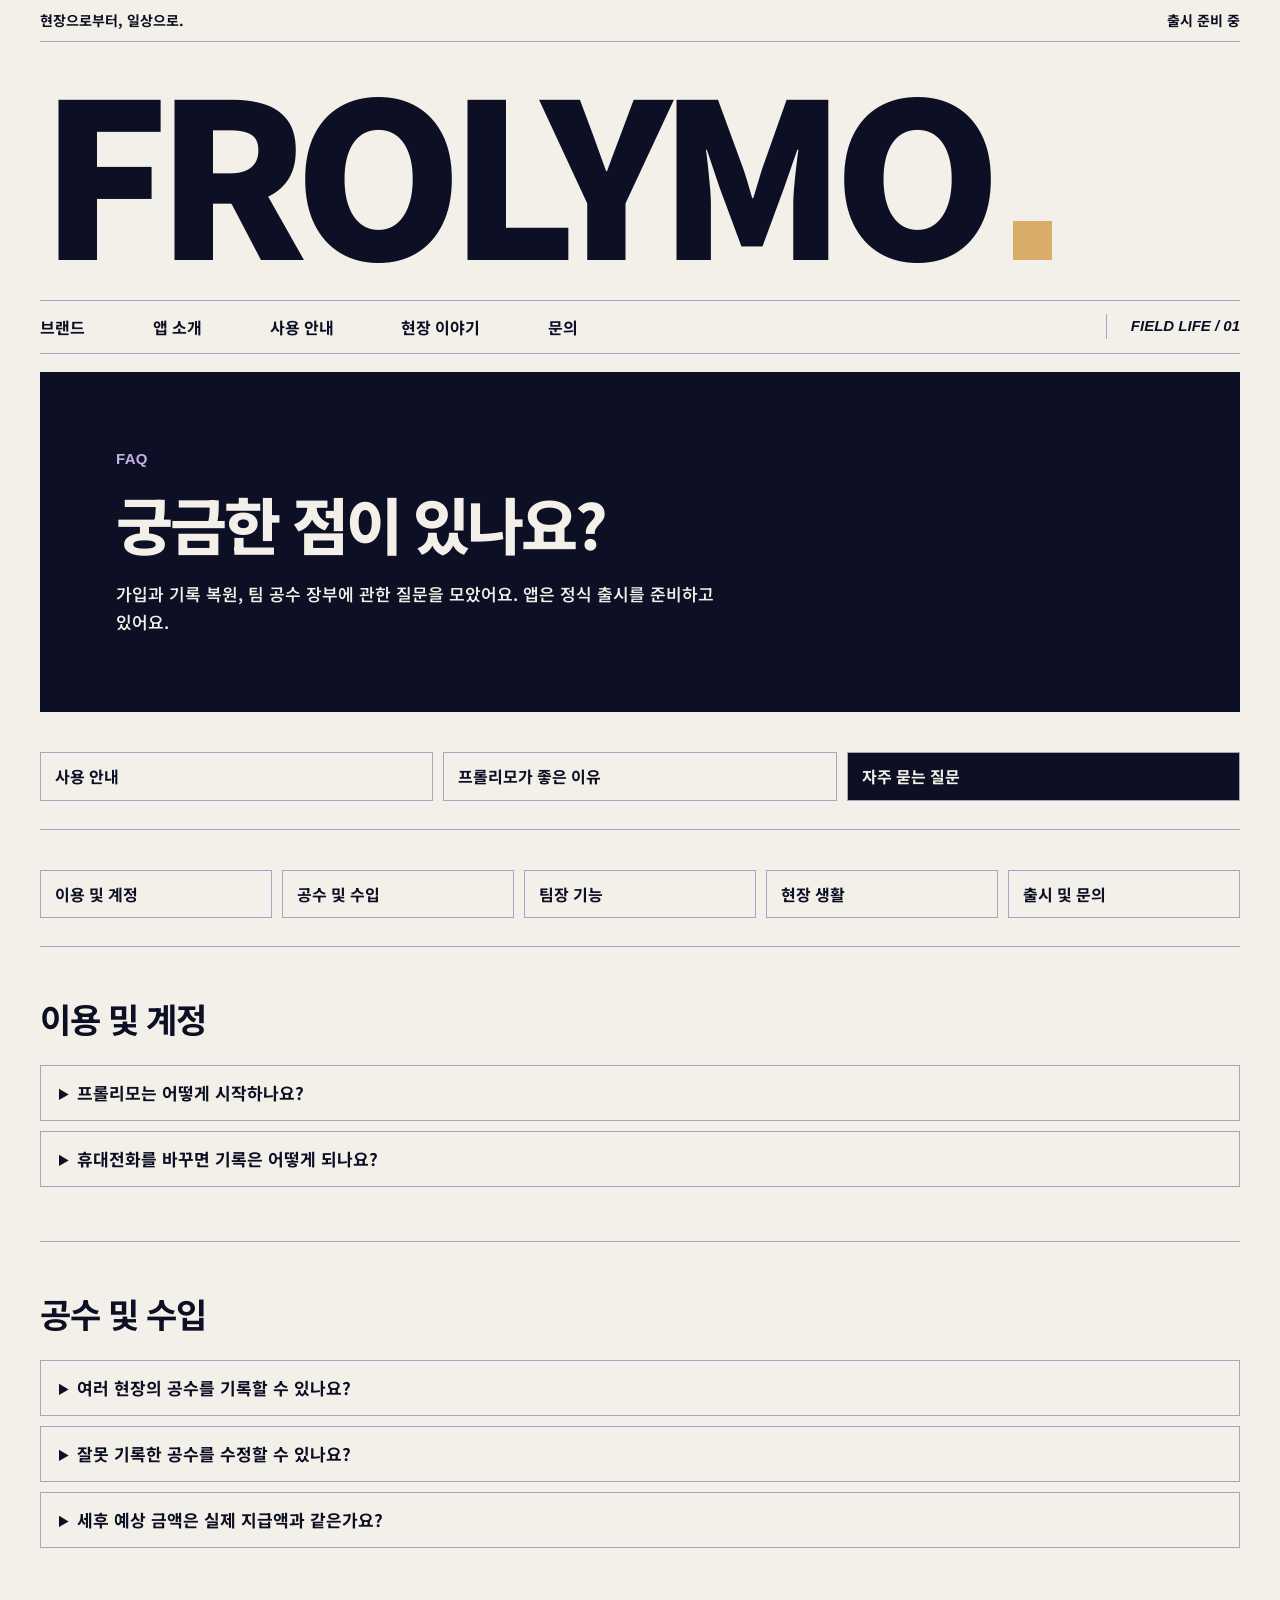
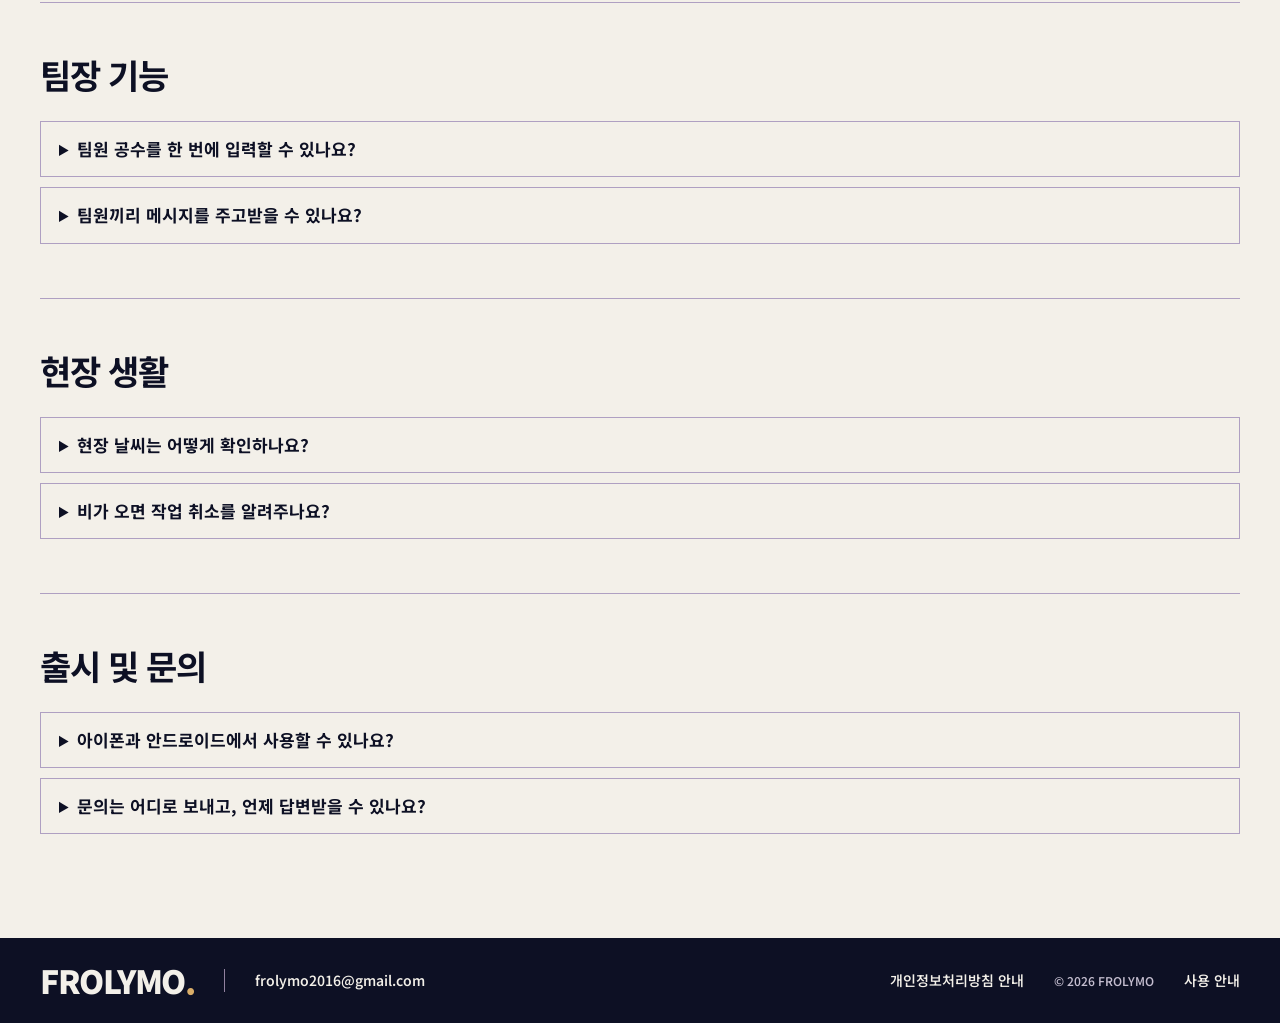
==== commit 499fc744: "Align FROLYMO website with the current app" ====
--- a/faq/index.html
+++ b/faq/index.html
@@ -5,13 +5,13 @@
   <meta name="viewport" content="width=device-width, initial-scale=1">
   <meta name="theme-color" content="#f3f0e9">
   <title>프롤리모 자주 묻는 질문 | FROLYMO</title>
-  <meta name="description" content="공수 기록과 일당 계산, 체험 모드, Android·iOS 출시 준비에 대해 자주 묻는 질문을 확인해 보세요.">
+  <meta name="description" content="프롤리모 계정과 데이터 백업, 공수 기록과 세후 예상 금액, 팀장 기능 및 Android·iOS 출시 안내를 확인해 보세요.">
   <link rel="canonical" href="https://frolymo.com/faq/">
   <meta property="og:type" content="website">
   <meta property="og:locale" content="ko_KR">
   <meta property="og:site_name" content="FROLYMO">
   <meta property="og:title" content="프롤리모 자주 묻는 질문 | FROLYMO">
-  <meta property="og:description" content="공수 기록과 일당 계산, 체험 모드, Android·iOS 출시 준비에 대해 자주 묻는 질문을 확인해 보세요.">
+  <meta property="og:description" content="프롤리모 계정과 데이터 백업, 공수 기록과 세후 예상 금액, 팀장 기능 및 Android·iOS 출시 안내를 확인해 보세요.">
   <meta property="og:url" content="https://frolymo.com/faq/">
   <meta property="og:image" content="https://frolymo.com/assets/brand/social-preview.png">
   <meta property="og:image:width" content="1200">
@@ -34,7 +34,7 @@
     <a class="mag-masthead" href="../" aria-label="FROLYMO 프롤리모 현장라이프 홈"><span>FROLYMO</span><i aria-hidden="true"></i></a>
     <div class="mag-nav-row">
       <button class="mag-menu-toggle" data-menu-toggle aria-label="메뉴 열기 및 닫기" aria-controls="primary-navigation" aria-expanded="false" type="button"><span>메뉴</span><i aria-hidden="true"></i></button>
-      <nav id="primary-navigation" class="mag-navigation" aria-label="주 메뉴"><a href="../#brand">브랜드</a><a href="../#service">앱 소개</a><a href="../guide/">사용 안내</a><a href="../#field-notes">현장의 이야기</a><a href="../#contact">문의</a></nav>
+      <nav id="primary-navigation" class="mag-navigation" aria-label="주 메뉴"><a href="../#brand">브랜드</a><a href="../#service">앱 소개</a><a href="../guide/">사용 안내</a><a href="../#field-notes">현장 이야기</a><a href="../#contact">문의</a></nav>
       <p class="mag-issue" lang="en">FIELD LIFE / 01</p>
     </div>
   </header>
@@ -42,7 +42,7 @@
     <div class="guide-intro">
       <p class="mag-eyebrow" lang="en">FAQ</p>
       <h1>궁금한 점이 있나요?</h1>
-      <p>공수 기록, 현장 날씨, 출시 안내에 관한 질문을 모았어요.</p>
+      <p>가입과 기록 복원, 팀 공수 장부에 관한 질문을 모았어요. 앱은 정식 출시를 준비하고 있어요.</p>
     </div>
     <nav class="guide-contents" aria-label="프롤리모 앱 안내">
       <ul>
@@ -64,16 +64,12 @@
       <section id="account" class="info-section" aria-labelledby="account-title">
         <h2 id="account-title">이용 및 계정</h2>
         <details>
-          <summary>프롤리모는 무료인가요?</summary>
-          <p>기본 공수 기록 기능은 무료로 이용할 수 있도록 준비하고 있어요.</p>
-        </details>
-        <details>
-          <summary>로그인 없이 사용할 수 있나요?</summary>
-          <p>체험 모드에서 로그인 없이 공수를 기록할 수 있어요. 기록은 현재 기기에 저장돼요. 앱을 삭제하거나 휴대전화를 바꾸면 사라질 수 있어요.</p>
+          <summary>프롤리모는 어떻게 시작하나요?</summary>
+          <p>회원가입 또는 로그인 후 나의 현장을 등록하면 바로 공수 기록을 시작할 수 있습니다.</p>
         </details>
         <details>
           <summary>휴대전화를 바꾸면 기록은 어떻게 되나요?</summary>
-          <p>체험 모드 기록은 기존 휴대전화에 저장돼요. 로그인 모드의 백업과 이전 방법은 출시 환경에서 확인한 뒤 안내할게요.</p>
+          <p>새 휴대전화에서 기존과 같은 계정으로 로그인하면, 동기화된 공수 기록과 그 기록으로 계산한 예상 수입을 확인할 수 있습니다. 휴대전화를 바꾸기 전에 설정의 ‘데이터 백업 및 동기화’에서 서버 저장 상태를 확인해 주세요.</p>
         </details>
       </section>
       <section id="records" class="info-section" aria-labelledby="records-title">
@@ -88,14 +84,18 @@
         </details>
         <details>
           <summary>세후 예상 금액은 실제 지급액과 같은가요?</summary>
-          <p>입력하신 공수와 단가, 공제 설정을 반영한 예상 금액이에요. 실제 지급액과 다를 수 있어요.</p>
+          <p>일한 공수에 그날의 일당을 곱하고, 설정한 공제율을 적용해 세후 수입을 계산해요. ‘공제율’에서 현장 기준을 맞춘 뒤 ‘세후로 보기’를 눌러 주세요. 별도로 받는 수당이나 추가 공제, 원 단위 처리 방식에 따라 급여명세서와 차이가 날 수 있어요.</p>
         </details>
       </section>
       <section id="team" class="info-section" aria-labelledby="team-title">
         <h2 id="team-title">팀장 기능</h2>
         <details>
           <summary>팀원 공수를 한 번에 입력할 수 있나요?</summary>
-          <p>팀장님과 반장님을 위한 팀원 공수 일괄 입력과 팀별 월간 정산 기능을 준비하고 있어요.</p>
+          <p>설정의 ‘팀 공수 장부’에서 팀장·반장이 그날의 기본 공수를 팀원에게 적용하고, 연장·야간·결근 내역만 고쳐 저장하는 기능을 개발 중이에요. <a href="../guide/#team">팀 공수 장부 안내</a>에서 개발 화면을 확인해 주세요.</p>
+        </details>
+        <details>
+          <summary>팀원끼리 메시지를 주고받을 수 있나요?</summary>
+          <p>팀 채팅은 향후 계획이에요. 현재 개발 중인 팀 공수 장부는 팀 참여와 공수 기록·정산에 집중하고 있어요.</p>
         </details>
       </section>
       <section id="field-life" class="info-section" aria-labelledby="field-life-title">
@@ -107,6 +107,7 @@
         <details>
           <summary>비가 오면 작업 취소를 알려주나요?</summary>
           <p>날씨 화면에서는 지역의 예보를 확인할 수 있어요. 작업 진행 여부는 팀장님이나 현장 책임자에게 확인해 주세요.</p>
+          <p>팀 작업 공지는 향후 계획이에요.</p>
         </details>
       </section>
       <section id="release" class="info-section" aria-labelledby="release-title">
@@ -116,8 +117,8 @@
           <p>iOS와 Android 모두 준비 중이에요. 각 플랫폼의 출시 일정과 다운로드 링크는 확정 후 <a href="../#launch">홈의 출시 안내</a>에 올릴게요.</p>
         </details>
         <details>
-          <summary>문의는 어디로 하나요?</summary>
-          <p><a href="mailto:frolymo2016@gmail.com">frolymo2016@gmail.com</a>으로 보내 주세요.</p>
+          <summary>문의는 어디로 보내고, 언제 답변받을 수 있나요?</summary>
+          <p><a href="mailto:frolymo2016@gmail.com">frolymo2016@gmail.com</a>으로 보내 주세요. 프롤리모를 만드는 제가 직접 읽고 답변드려요. 답이 조금 늦을 때도 있지만, 확인하는 대로 답장드릴게요. 현장에서 쓰며 느낀 점도 편하게 들려주세요.</p>
         </details>
       </section>
     </div>
--- a/css/editorial.css
+++ b/css/editorial.css
@@ -169,3 +169,11 @@
 }
 @media(max-width:360px){.mag-hero-copy{padding-inline:23px}.mag-hero-korean{font-size:21px}.mag-hero-english{font-size:18vw}.mag-brand-description br{display:none}.mag-note-category{display:none}.mag-contact-detail p{font-size:13px}}
 @media(prefers-reduced-motion:reduce){.mag-button{transition:none}}
+
+.mag-tour{margin-top:24px}
+.mag-tour p{font-size:17px;font-weight:650;color:#efedf4}
+.mag-tour ol{display:flex;align-items:center;flex-wrap:wrap;gap:0 12px;padding:0;margin:4px 0 0;list-style:none}
+.mag-tour li{display:flex;align-items:center;gap:12px}
+.mag-tour li+li::before{content:"";width:5px;height:5px;border-top:1px solid var(--warm-gold);border-right:1px solid var(--warm-gold);transform:rotate(45deg)}
+.mag-tour a{display:inline-flex;align-items:center;min-height:48px;font-size:16px;font-weight:650;color:var(--warm-gold);text-decoration:underline;text-underline-offset:5px}
+@media(max-width:380px){.mag-tour ol,.mag-tour li{column-gap:6px}}
